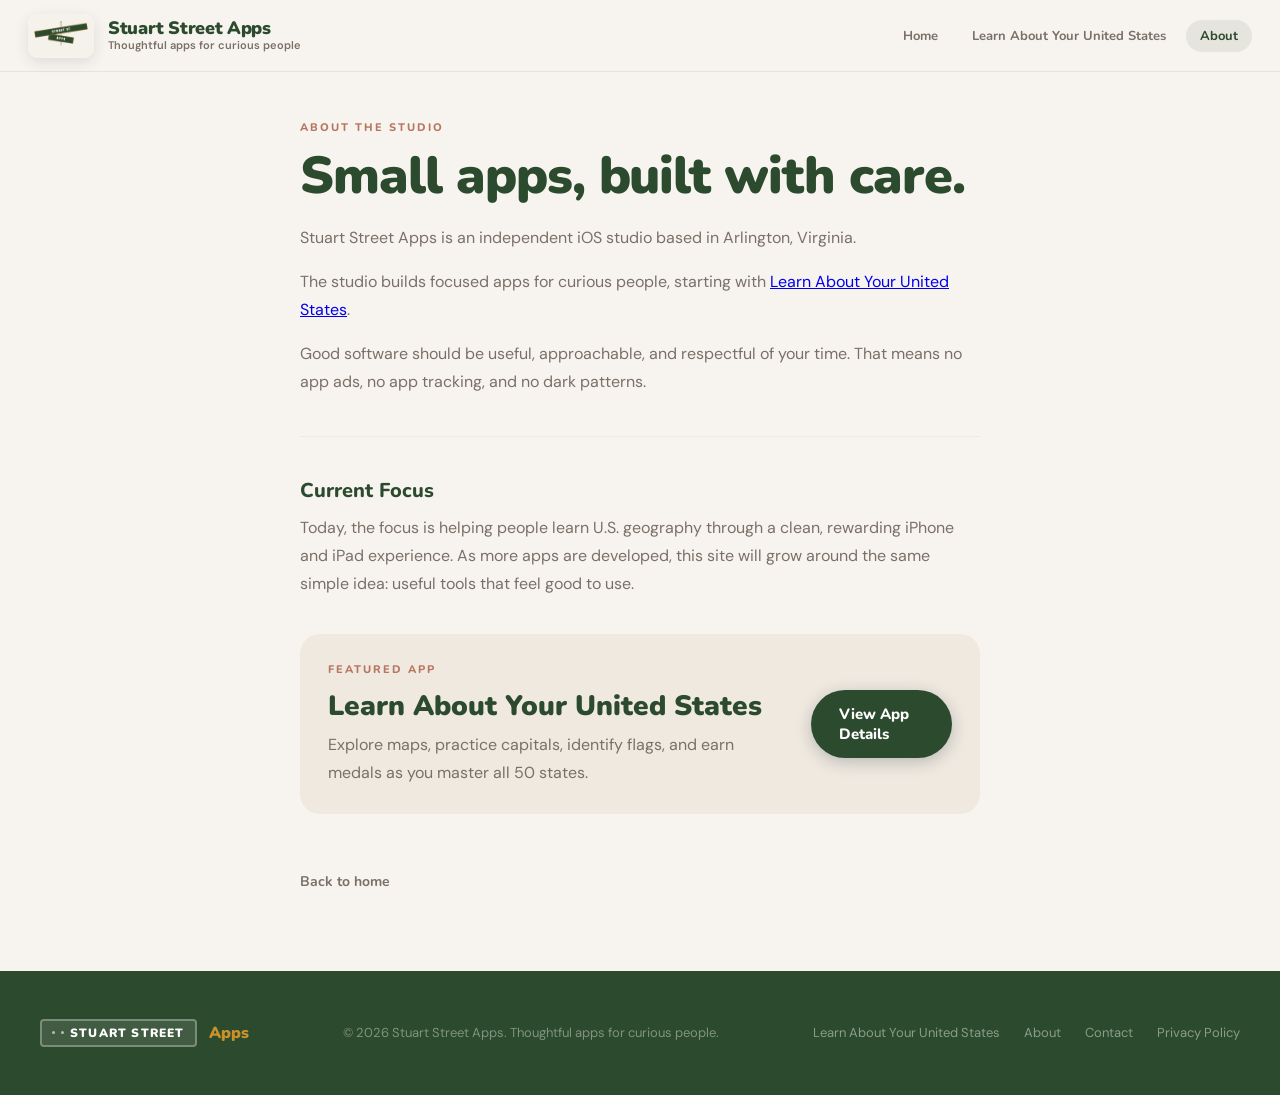
==== about.html @ 0d37d8d8 "Total website reengineering" ====
<!DOCTYPE html>
<html lang="en">
<head>
<meta charset="UTF-8">
<meta name="viewport" content="width=device-width, initial-scale=1.0">
<meta name="description" content="About Stuart Street Apps, an independent iOS studio based in Arlington, Virginia.">
<meta property="og:title" content="About Stuart Street Apps">
<meta property="og:description" content="An independent iOS studio building thoughtful, focused apps for curious people.">
<meta property="og:type" content="website">
<meta name="twitter:card" content="summary">
<title>About Stuart Street Apps</title>
<link rel="preconnect" href="https://fonts.googleapis.com">
<link rel="preconnect" href="https://fonts.gstatic.com" crossorigin>
<link href="https://fonts.googleapis.com/css2?family=Nunito:wght@400;600;700;800;900&amp;family=DM+Sans:wght@300;400;500&amp;display=swap" rel="stylesheet">
<link rel="canonical" href="https://www.stuartstreetapps.com/about.html">
<link rel="stylesheet" href="styles.css">
<link rel="icon" type="image/png" href="images/favicon.png">
<link rel="apple-touch-icon" href="images/logo.png">
</head>
<body>

<!-- NAV -->
<nav>
  <a class="nav-logo" href="index.html">
    <img src="images/logo.png" alt="Stuart Street Apps Logo">
    <div class="nav-brand">
      <span class="nav-title">Stuart Street Apps</span>
      <span class="nav-tagline">Thoughtful apps for curious people</span>
    </div>
  </a>
  <div class="nav-links">
    <a href="index.html" class="nav-link">Home</a>
    <a href="united-states.html" class="nav-link">Learn About Your United States</a>
    <a href="about.html" class="nav-link nav-link-active">About</a>
  </div>
</nav>

<!-- ABOUT CONTENT -->
<section class="simple-page about-page">
  <div class="simple-page-inner">
    <div class="section-eyebrow">About the studio</div>
    <h1 class="simple-page-title">Small apps, built with care.</h1>
    <p class="simple-page-lead">Stuart Street Apps is an independent iOS studio based in Arlington, Virginia.</p>

    <p>The studio builds focused apps for curious people, starting with <a href="united-states.html">Learn About Your United States</a>.</p>
    <p>Good software should be useful, approachable, and respectful of your time. That means no app ads, no app tracking, and no dark patterns.</p>

    <hr class="simple-divider">

    <h2 class="simple-section-heading">Current Focus</h2>
    <p>Today, the focus is helping people learn U.S. geography through a clean, rewarding iPhone and iPad experience. As more apps are developed, this site will grow around the same simple idea: useful tools that feel good to use.</p>

    <div class="about-app-callout">
      <div>
        <div class="section-eyebrow">Featured app</div>
        <h2>Learn About Your United States</h2>
        <p>Explore maps, practice capitals, identify flags, and earn medals as you master all 50 states.</p>
      </div>
      <a href="united-states.html" class="btn-primary">View App Details</a>
    </div>

    <div class="simple-back">
      <a href="index.html" class="btn-secondary">Back to home</a>
    </div>
  </div>
</section>

<!-- FOOTER -->
<footer>
  <div class="footer-logo">
    <div class="footer-sign">
      <span class="bolt"></span>
      <span class="bolt"></span>
      <span class="footer-sign-text">Stuart Street</span>
    </div>
    <span class="footer-apps">Apps</span>
  </div>
  <p>&copy; 2026 Stuart Street Apps. Thoughtful apps for curious people.</p>
  <div class="footer-links">
    <a href="united-states.html">Learn About Your United States</a>
    <a href="about.html">About</a>
    <a href="mailto:stuartstreetapps@gmail.com">Contact</a>
    <a href="privacy.html">Privacy Policy</a>
  </div>
</footer>

</body>
</html>
---- styles.css ----
:root {
    --blue:   #3B82A0;
    --sage:   #B8765F;
    --amber:  #C8922A;
    --navy:   #2C4A2E;
    --cream:  #F7F4EF;
    --cream2: #EFE9E0;
    --text:   #2D2A26;
    --muted:  #7A7068;
  }

  *, *::before, *::after { margin:0; padding:0; box-sizing:border-box; }

  html { scroll-behavior: smooth; }

  body {
    font-family: 'DM Sans', sans-serif;
    background: var(--cream);
    color: var(--text);
    overflow-x: hidden;

    -webkit-font-smoothing: antialiased;
  }

  /* ── NAV ── */
  nav {
    position: fixed; top: 0; left: 0; right: 0; z-index: 100;
    background: rgba(247,244,239,0.92);
    backdrop-filter: blur(12px);
    border-bottom: 1px solid rgba(0,0,0,0.07);
    padding: 0 28px;
    height: 72px;
    display: flex;
    align-items: center;
    justify-content: space-between;
  }

  .nav-logo {
    display: flex;
    align-items: center;
    gap: 14px;
    text-decoration: none;
  }

  .nav-logo img {
    width: 66px;
    height: 44px;
    border-radius: 10px;
    display: block;
    object-fit: contain;
    background: white;
    box-shadow: 0 4px 14px rgba(30,45,61,.12);
  }

  .nav-brand {
    display: flex;
    flex-direction: column;
    line-height: 1.05;
  }

  .nav-title {
    font-family: 'Nunito', sans-serif;
    font-weight: 900;
    font-size: 18px;
    color: var(--navy);
    letter-spacing: -.02em;
  }

  .nav-tagline {
    font-size: 11px;
    color: var(--muted);
    font-weight: 600;
    margin-top: 2px;
  }

  /* ── NAV LINKS ── */
  .nav-links {
    display: flex;
    align-items: center;
    gap: 6px;
  }

  .nav-link {
    font-family: 'Nunito', sans-serif;
    font-weight: 700;
    font-size: 13px;
    color: var(--muted);
    text-decoration: none;
    padding: 7px 14px;
    border-radius: 100px;
    transition: color 0.2s, background 0.2s;
  }
  .nav-link:hover { color: var(--navy); background: rgba(44,74,46,0.07); }
  .nav-link-active { color: var(--navy); background: rgba(44,74,46,0.09); }

  /* ── HERO ── */
  .hero {
    min-height: 100vh;
    padding: 120px 40px 80px;
    display: grid;
    grid-template-columns: 1fr 1fr;
    gap: 60px;
    align-items: center;
    max-width: 1100px;
    margin: 0 auto;
  }

  .hero-badge {
    display: inline-flex;
    align-items: center;
    gap: 8px;
    background: var(--sage);
    color: white;
    font-family: 'Nunito', sans-serif;
    font-weight: 800;
    font-size: 11px;
    letter-spacing: .12em;
    text-transform: uppercase;
    padding: 6px 14px;
    border-radius: 100px;
    margin-bottom: 24px;
  }

  .hero-title {
    font-family: 'Nunito', sans-serif;
    font-weight: 900;
    font-size: clamp(38px, 5vw, 58px);
    line-height: 1.05;
    letter-spacing: -.02em;
    color: var(--navy);
    margin-bottom: 20px;
  }
  .hero-title .accent { color: var(--blue); }

  .hero-sub {
    font-size: 18px;
    font-weight: 400;
    color: var(--muted);
    line-height: 1.65;
    max-width: 440px;
    margin-bottom: 36px;
  }

  .hero-actions {
    display: flex;
    gap: 16px;
    align-items: center;
    flex-wrap: wrap;
  }

.hero-trust {
  font-size: 14px;
  color: var(--muted);
  margin-top: -12px;
  margin-bottom: 28px;
  font-weight: 500;
}

  .btn-primary {
    display: inline-flex;
    align-items: center;
    gap: 10px;
    background: var(--navy);
    color: white;
    font-family: 'Nunito', sans-serif;
    font-weight: 800;
    font-size: 15px;
    padding: 14px 28px;
    border-radius: 100px;
    text-decoration: none;
    transition: background 0.2s, transform 0.15s, box-shadow 0.2s;
    box-shadow: 0 4px 16px rgba(30,45,61,.25);
  }
  .btn-primary:hover { background: var(--blue); transform: translateY(-2px); box-shadow: 0 8px 24px rgba(59,130,160,.35); }

  .btn-secondary {
    font-family: 'Nunito', sans-serif;
    font-weight: 700;
    font-size: 14px;
    color: var(--muted);
    text-decoration: none;
    border-bottom: 2px solid transparent;
    transition: color 0.2s, border-color 0.2s;
    padding-bottom: 2px;
  }
  .btn-secondary:hover { color: var(--blue); border-color: var(--blue); }

  /* Hero phone stack */
  .hero-right {
    position: relative;
    display: flex;
    justify-content: center;
    align-items: flex-end;
    height: 580px;
  }

  .phone-frame {
    width: 220px;
    background: var(--navy);
    border-radius: 36px;
    padding: 10px;
    box-shadow: 0 24px 60px rgba(30,45,61,.3);
    position: absolute;
    overflow: hidden;
  }
  .phone-frame img {
    width: 100%;
    border-radius: 28px;
    display: block;
  }

  .phone-1 {
    bottom: 0; left: 50%; transform: translateX(-50%);
    width: 200px;
    z-index: 3;
  }
  .phone-2 {
    bottom: 40px; left: 12%;
    width: 175px;
    z-index: 2;
    transform: rotate(-8deg);
    opacity: 0.88;
  }
  .phone-3 {
    bottom: 40px; right: 8%;
    width: 175px;
    z-index: 2;
    transform: rotate(7deg);
    opacity: 0.88;
  }

  /* ── FEATURES ── */
  .features {
    background: var(--navy);
    padding: 90px 40px;
  }

  .features-inner {
    max-width: 1100px;
    margin: 0 auto;
  }

  .section-eyebrow {
    font-family: 'Nunito', sans-serif;
    font-weight: 800;
    font-size: 11px;
    letter-spacing: .18em;
    text-transform: uppercase;
    color: var(--sage);
    margin-bottom: 14px;
  }

  .section-title {
    font-family: 'Nunito', sans-serif;
    font-weight: 900;
    font-size: clamp(28px, 4vw, 42px);
    line-height: 1.1;
    letter-spacing: -.02em;
    color: var(--navy);
    margin-bottom: 56px;
    max-width: 520px;
  }

  /* Features section: title sits on dark bg, needs white */
  .features .section-title { color: white; }

  .features-grid {
    display: grid;
    grid-template-columns: repeat(3, 1fr);
    gap: 24px;
  }

  .feature-card {
    background: var(--cream);
    border: 1px solid rgba(44,74,46,0.15);
    border-radius: 20px;
    padding: 32px 28px;
    transition: background 0.2s, transform 0.2s, box-shadow 0.2s;
  }
  .feature-card:hover { background: var(--cream2); transform: translateY(-4px); box-shadow: 0 8px 24px rgba(0,0,0,0.12); }

  .feature-icon {
    width: 52px; height: 52px;
    border-radius: 14px;
    display: flex; align-items: center; justify-content: center;
    font-size: 24px;
    margin-bottom: 20px;
  }

  .feature-card h3 {
    font-family: 'Nunito', sans-serif;
    font-weight: 800;
    font-size: 20px;
    color: var(--navy);
    margin-bottom: 10px;
  }

  .feature-card p {
    font-size: 14px;
    color: var(--text);
    line-height: 1.7;
  }

  /* ── SCREENSHOTS ── */
  .screenshots {
    padding: 100px 40px;
    max-width: 1100px;
    margin: 0 auto;
  }

  .screenshots-header { margin-bottom: 56px; }

  .screenshots-grid {
    display: grid;
    grid-template-columns: repeat(4, 1fr);
    gap: 20px;
    align-items: end;
  }

  .screenshot-item {
    display: flex;
    flex-direction: column;
    gap: 14px;
  }

  .screenshot-item:nth-child(2) { transform: translateY(-24px); }
  .screenshot-item:nth-child(4) { transform: translateY(-16px); }

  .screenshot-frame {
    background: var(--navy);
    border-radius: 28px;
    padding: 8px;
    box-shadow: 0 16px 40px rgba(30,45,61,.18);
    overflow: hidden;
transition: transform 0.25s ease, box-shadow 0.25s ease;
  }
  .screenshot-frame img {
    width: 100%;
    border-radius: 22px;
    display: block;
  }

.screenshot-frame:hover {
  transform: translateY(-4px);
  box-shadow: 0 22px 48px rgba(30,45,61,.22);
}

  .screenshot-label {
    font-family: 'Nunito', sans-serif;
    font-weight: 700;
    font-size: 13px;
    color: var(--muted);
    text-align: center;
  }

  /* ── ABOUT ── */
  .about {
    background: white;
    padding: 100px 40px;
  }

  .about-inner {
    max-width: 1100px;
    margin: 0 auto;
    display: grid;
    grid-template-columns: 1fr 1fr;
    gap: 80px;
    align-items: center;
  }

  .about-visual {
    position: relative;
  }

  .about-card {
    background: var(--cream);
    border-radius: 24px;
    padding: 36px;
    border-left: 5px solid var(--sage);
  }

  .about-card-quote {
    font-family: 'Nunito', sans-serif;
    font-weight: 800;
    font-size: 22px;
    color: var(--navy);
    line-height: 1.4;
    margin-bottom: 20px;
  }

  .about-stats {
    display: grid;
    grid-template-columns: 1fr 1fr;
    gap: 16px;
    margin-top: 28px;
  }

  .stat {
    background: white;
    border-radius: 14px;
    padding: 18px 20px;
    text-align: center;
  }
  .stat-num {
    font-family: 'Nunito', sans-serif;
    font-weight: 900;
    font-size: 32px;
    color: var(--blue);
    line-height: 1;
  }
  .stat-label {
    font-size: 12px;
    color: var(--muted);
    margin-top: 4px;
    font-weight: 500;
  }

  .about-text .section-eyebrow { color: var(--sage); }

  .about-text p {
    font-size: 16px;
    color: var(--muted);
    line-height: 1.75;
    margin-bottom: 16px;
  }

  /* ── DOWNLOAD CTA ── */
  .download {
    background: var(--blue);
    padding: 90px 40px;
    text-align: center;
    position: relative;
    overflow: hidden;
  }

  .download::before {
    content: '';
    position: absolute;
    top: -80px; right: -80px;
    width: 320px; height: 320px;
    background: rgba(255,255,255,0.07);
    border-radius: 50%;
  }
  .download::after {
    content: '';
    position: absolute;
    bottom: -60px; left: -60px;
    width: 240px; height: 240px;
    background: rgba(255,255,255,0.05);
    border-radius: 50%;
  }

  .download-inner { position: relative; z-index: 1; max-width: 600px; margin: 0 auto; }

  .download h2 {
    font-family: 'Nunito', sans-serif;
    font-weight: 900;
    font-size: clamp(28px, 4vw, 44px);
    color: white;
    letter-spacing: -.02em;
    margin-bottom: 16px;
  }

  .download p {
    font-size: 17px;
    color: rgba(255,255,255,0.8);
    margin-bottom: 36px;
    line-height: 1.6;
  }

  /* ── FOOTER ── */
  footer {
    background: var(--navy);
    padding: 48px 40px;
    display: flex;
    align-items: center;
    justify-content: space-between;
    flex-wrap: wrap;
    gap: 20px;
  }

  .footer-logo { display: flex; align-items: center; gap: 12px; }

  .footer-sign {
    background: rgba(255,255,255,0.1);
    border: 2px solid rgba(255,255,255,0.3);
    border-radius: 4px;
    padding: 4px 10px;
    display: flex;
    align-items: center;
    gap: 6px;
  }
  .footer-sign .bolt { width: 3px; height: 3px; background: rgba(255,255,255,0.6); border-radius: 50%; }
  .footer-sign-text {
    font-family: 'Nunito', sans-serif;
    font-weight: 900;
    font-size: 12px;
    letter-spacing: .1em;
    color: white;
    text-transform: uppercase;
  }
  .footer-apps {
    font-family: 'Nunito', sans-serif;
    font-weight: 900;
    font-size: 16px;
    color: var(--amber);
  }

  footer p {
    font-size: 13px;
    color: rgba(255,255,255,0.4);
  }

.founder-note {
  margin-top: 24px;
  font-size: 14px;
  color: var(--muted);
  font-style: italic;
}

  /* ── STUDIO HERO ── */
  .studio-hero {
    padding: 130px 40px 100px;
    display: flex;
    align-items: center;
    background: var(--cream);
  }

  .studio-hero-inner {
    max-width: 1100px;
    margin: 0 auto;
    width: 100%;
    display: grid;
    grid-template-columns: 1fr auto;
    gap: 80px;
    align-items: center;
  }

  .studio-hero-title {
    font-family: 'Nunito', sans-serif;
    font-weight: 900;
    font-size: clamp(40px, 5.5vw, 64px);
    line-height: 1.03;
    letter-spacing: -.03em;
    color: var(--navy);
    margin-bottom: 28px;
  }
  .studio-hero-title .accent { color: var(--blue); }

  .studio-hero-body {
    font-size: 17px;
    color: var(--muted);
    line-height: 1.75;
    max-width: 520px;
    margin-bottom: 18px;
  }

  .studio-pillars {
    display: flex;
    flex-wrap: wrap;
    gap: 10px;
    margin-top: 36px;
  }

  .studio-actions {
    margin-top: 34px;
  }

  .pillar {
    display: inline-flex;
    align-items: center;
    gap: 8px;
    background: white;
    border: 1.5px solid var(--cream2);
    border-radius: 100px;
    padding: 8px 16px;
    font-family: 'Nunito', sans-serif;
    font-weight: 700;
    font-size: 13px;
    color: var(--navy);
    box-shadow: 0 2px 8px rgba(0,0,0,0.05);
  }

  .pillar-icon { font-size: 15px; }

  /* Studio icon — simple static treatment */
  .studio-hero-mark {
    display: flex;
    flex-direction: column;
    align-items: center;
    gap: 14px;
    flex-shrink: 0;
  }

  /* ── OUR APPS ── */
  .our-apps {
    padding: 100px 40px;
    background: var(--cream);
  }

  .our-apps-inner {
    max-width: 1100px;
    margin: 0 auto;
  }

  .our-apps-header {
    margin-bottom: 56px;
  }

  .our-apps-sub {
    font-size: 17px;
    color: var(--muted);
    line-height: 1.65;
    max-width: 500px;
    margin-top: 6px;
  }

  /* App card */
  .app-card {
    background: var(--cream);
    border-radius: 28px;
    padding: 48px;
    display: grid;
    grid-template-columns: 1fr auto;
    gap: 48px;
    align-items: center;
    border: 1.5px solid var(--cream2);
    position: relative;
    overflow: hidden;
  }

  .app-card::before {
    content: '';
    position: absolute;
    top: -60px; right: -60px;
    width: 240px; height: 240px;
    background: radial-gradient(circle, rgba(59,130,160,0.08) 0%, transparent 70%);
    pointer-events: none;
  }

  .app-card-left {
    display: flex;
    gap: 28px;
    align-items: flex-start;
  }

  .app-card-icon {
    width: 96px;
    height: 64px;
    border-radius: 16px;
    overflow: hidden;
    flex-shrink: 0;
    background: white;
    box-shadow: 0 8px 24px rgba(0,0,0,0.12);
  }

  .app-card-icon img {
    width: 100%;
    height: 100%;
    object-fit: contain;
  }

  .app-card-badge {
    display: inline-block;
    background: rgba(59,130,160,0.15);
    color: var(--blue);
    font-family: 'Nunito', sans-serif;
    font-weight: 800;
    font-size: 10px;
    letter-spacing: .14em;
    text-transform: uppercase;
    padding: 4px 10px;
    border-radius: 100px;
    margin-bottom: 10px;
  }

  .app-card-title {
    font-family: 'Nunito', sans-serif;
    font-weight: 900;
    font-size: 24px;
    color: var(--navy);
    letter-spacing: -.02em;
    margin-bottom: 6px;
    line-height: 1.15;
  }

  .app-card-tagline {
    font-size: 15px;
    font-weight: 500;
    color: var(--blue);
    margin-bottom: 14px;
  }

  .app-card-desc {
    font-size: 15px;
    color: var(--muted);
    line-height: 1.7;
    margin-bottom: 20px;
    max-width: 420px;
  }

  .app-card-tags {
    display: flex;
    flex-wrap: wrap;
    gap: 8px;
    margin-bottom: 28px;
  }

  .tag {
    background: white;
    border: 1.5px solid var(--cream2);
    border-radius: 100px;
    font-size: 12px;
    font-family: 'Nunito', sans-serif;
    font-weight: 700;
    color: var(--text);
    padding: 5px 12px;
  }

  .app-card-actions {
    display: flex;
    gap: 14px;
    align-items: center;
    flex-wrap: wrap;
  }
  /* Phone mockup inside app card */
  .app-card-right {
    flex-shrink: 0;
  }

  .app-card-phones {
    position: relative;
    width: 200px;
    height: 320px;
  }

  .app-phone {
    width: 145px;
    background: var(--navy);
    border-radius: 28px;
    padding: 8px;
    box-shadow: 0 20px 48px rgba(30,45,61,.25);
    position: absolute;
    overflow: hidden;
  }

  .app-phone img {
    width: 100%;
    border-radius: 22px;
    display: block;
  }

  .app-phone-front {
    bottom: 0; right: 0;
    z-index: 2;
  }

  .app-phone-back {
    top: 0; left: 0;
    z-index: 1;
    transform: rotate(-6deg);
    opacity: 0.8;
  }

  /* Coming soon */
  .coming-soon-card {
    margin-top: 20px;
    background: var(--navy);
    border-radius: 20px;
    padding: 28px 32px;
    display: flex;
    gap: 20px;
    align-items: center;
  }

  .coming-soon-icon {
    font-size: 28px;
    color: var(--amber);
    flex-shrink: 0;
    line-height: 1;
  }

  .coming-soon-card h3 {
    font-family: 'Nunito', sans-serif;
    font-weight: 800;
    font-size: 18px;
    color: white;
    margin-bottom: 6px;
  }

  .coming-soon-card p {
    font-size: 14px;
    color: rgba(255,255,255,0.6);
    line-height: 1.65;
    max-width: 560px;
  }

  /* ── APP SUPPORT ── */
  .app-support {
    background: var(--cream);
    padding: 80px 40px;
    border-top: 1px solid var(--cream2);
  }

  .app-support-inner {
    max-width: 560px;
    margin: 0 auto;
  }

  .app-support-body {
    font-size: 16px;
    color: var(--muted);
    line-height: 1.7;
    margin-bottom: 24px;
  }

  .app-support-email {
    display: inline-block;
    font-family: 'Nunito', sans-serif;
    font-weight: 800;
    font-size: 17px;
    color: var(--blue);
    text-decoration: none;
    border-bottom: 2px solid rgba(59,130,160,0.3);
    padding-bottom: 2px;
    transition: color 0.2s, border-color 0.2s;
    margin-bottom: 20px;
  }
  .app-support-email:hover { color: var(--navy); border-color: var(--navy); }

  .app-support-privacy {
    font-size: 13px;
    color: var(--muted);
    margin-top: 20px;
  }

  .app-support-privacy a {
    color: var(--muted);
    text-decoration: underline;
    transition: color 0.2s;
  }
  .app-support-privacy a:hover { color: var(--navy); }

  /* ── FOOTER LINKS ── */
  .footer-links {
    display: flex;
    gap: 24px;
  }
  .footer-links a {
    font-size: 13px;
    color: rgba(255,255,255,0.45);
    text-decoration: none;
    transition: color 0.2s;
  }
  .footer-links a:hover { color: rgba(255,255,255,0.85); }

  /* ── SIMPLE PAGE (support / privacy) ── */
  .simple-page {
    min-height: 100vh;
    padding: 120px 40px 80px;
  }

  .simple-page-inner {
    max-width: 680px;
    margin: 0 auto;
  }

  .simple-page-title {
    font-family: 'Nunito', sans-serif;
    font-weight: 900;
    font-size: clamp(36px, 5vw, 52px);
    color: var(--navy);
    letter-spacing: -.02em;
    line-height: 1.05;
    margin-bottom: 20px;
  }

  .simple-page-meta {
    font-size: 13px;
    color: var(--muted);
    margin-bottom: 20px;
    margin-top: -8px;
  }

  .simple-page-lead {
    font-size: 18px;
    color: var(--muted);
    line-height: 1.7;
    margin-bottom: 40px;
  }

  hr.simple-divider {
    border: none;
    border-top: 1px solid var(--cream2);
    margin: 40px 0;
  }

  .simple-section-heading {
    font-family: 'Nunito', sans-serif;
    font-weight: 800;
    font-size: 20px;
    color: var(--navy);
    margin-top: 36px;
    margin-bottom: 10px;
  }

  .simple-page-inner > p {
    font-size: 16px;
    color: var(--muted);
    line-height: 1.75;
    margin-bottom: 16px;
  }

  .simple-back {
    margin-top: 56px;
  }

  /* ── PRIVACY HIGHLIGHT ── */
  .privacy-highlight {
    display: flex;
    gap: 16px;
    align-items: flex-start;
    background: var(--cream2);
    border-left: 4px solid var(--blue);
    border-radius: 12px;
    padding: 20px 24px;
    margin-bottom: 8px;
  }

  .privacy-highlight-icon {
    font-size: 22px;
    line-height: 1;
    flex-shrink: 0;
    margin-top: 2px;
  }

  .privacy-highlight p {
    font-size: 15px;
    color: var(--text);
    line-height: 1.65;
    margin: 0;
  }


  /* ── APP STORE BADGE ── */
  .app-store-link {
    display: inline-flex;
    align-items: center;
    line-height: 0;
    text-decoration: none;
    transition: opacity 0.2s, transform 0.15s;
  }

  .app-store-link:hover {
    opacity: 0.9;
    transform: translateY(-2px);
  }

  .app-store-link-centered {
    justify-content: center;
  }

  .app-store-badge {
    height: 40px;
    width: auto;
    display: block;
  }

  .download .app-store-badge {
    height: 40px;
  }

  /* ── STUDIO SUMMARY CARD ── */
  .studio-summary-card {
    background: white;
    border: 1.5px solid var(--cream2);
    border-radius: 24px;
    padding: 32px;
    max-width: 300px;
    box-shadow: 0 8px 32px rgba(44,74,46,.12);
  }

  .studio-summary-title {
    font-family: 'Nunito', sans-serif;
    font-weight: 900;
    font-size: 24px;
    line-height: 1.15;
    color: var(--navy);
    margin-bottom: 12px;
  }

  .studio-summary-card p {
    color: var(--muted);
    font-size: 15px;
    line-height: 1.7;
  }

  .studio-summary-meta {
    display: flex;
    flex-direction: column;
    gap: 8px;
    margin-top: 20px;
    font-family: 'Nunito', sans-serif;
    font-weight: 800;
    color: var(--blue);
  }

  .home-feature-card {
    background: white;
    border: 1.5px solid var(--cream2);
    border-radius: 24px;
    padding: 32px;
    max-width: 340px;
    box-shadow: 0 8px 32px rgba(44,74,46,.12);
  }

  .home-feature-card h2 {
    font-family: 'Nunito', sans-serif;
    font-weight: 900;
    font-size: 30px;
    line-height: 1.1;
    color: var(--navy);
    margin-bottom: 12px;
  }

  .home-feature-card p {
    color: var(--muted);
    font-size: 15px;
    line-height: 1.7;
  }

  .home-feature-actions {
    display: flex;
    align-items: center;
    gap: 14px;
    flex-wrap: wrap;
    margin-top: 24px;
  }

  .about-app-callout {
    background: var(--cream2);
    border-radius: 20px;
    padding: 28px;
    margin-top: 36px;
    display: flex;
    align-items: center;
    justify-content: space-between;
    gap: 24px;
  }

  .about-app-callout h2 {
    font-family: 'Nunito', sans-serif;
    font-weight: 900;
    font-size: 28px;
    line-height: 1.1;
    color: var(--navy);
    margin-bottom: 10px;
  }

  .about-app-callout p {
    color: var(--muted);
    line-height: 1.7;
  }

  /* ── ACCESSIBILITY ── */
  @media (prefers-reduced-motion: reduce) {
    *,
    *::before,
    *::after {
      animation-duration: 0.01ms !important;
      animation-iteration-count: 1 !important;
      transition-duration: 0.01ms !important;
      scroll-behavior: auto !important;
    }
  }

  /* Visible focus states for keyboard navigation */
  a:focus-visible,
  button:focus-visible {
    outline: 3px solid var(--blue);
    outline-offset: 3px;
  }

  /* ── RESPONSIVE ── */
  @media (max-width: 768px) {
    .hero { grid-template-columns: 1fr; padding: 92px 24px 48px; gap: 28px; }
    .hero-right { height: 380px; }
    .phone-1 { width: 160px; }
    .phone-2 { width: 140px; }
    .phone-3 { width: 140px; }
    .features-grid { grid-template-columns: 1fr; }
    .screenshots-grid { grid-template-columns: repeat(2, 1fr); }
    .screenshot-item:nth-child(2),
    .screenshot-item:nth-child(4) { transform: none; }
    .section-title { margin-bottom: 40px; }
    .about-inner { grid-template-columns: 1fr; gap: 40px; }
    nav { padding: 0 16px; height: 64px; gap: 12px; }
    .nav-logo { gap: 10px; min-width: 0; }
    .nav-logo img { width: 52px; height: 36px; border-radius: 8px; }
    .nav-brand { min-width: 0; }
    .nav-title { font-size: 15px; white-space: nowrap; }
    .nav-tagline { display: none; }
    .nav-links { display: flex; flex-shrink: 0; }
    .nav-link { font-size: 12px; padding: 6px 10px; max-width: 176px; white-space: nowrap; overflow: hidden; text-overflow: ellipsis; }
    .studio-hero { padding: 100px 24px 60px; }
    .studio-hero-inner { grid-template-columns: 1fr; }
    .studio-hero-mark { align-items: flex-start; }
    .studio-summary-card,
    .home-feature-card { max-width: none; width: 100%; }
    .studio-pillars { gap: 8px; }
    .our-apps { padding: 60px 24px; }
    .app-card { grid-template-columns: 1fr; padding: 24px; gap: 0; }
    .app-card-right { display: none; }
    .app-card-left { flex-direction: column; gap: 16px; }
    .app-support { padding: 60px 24px; }
    .simple-page { padding: 100px 24px 60px; }
    .about-app-callout { align-items: flex-start; flex-direction: column; }
    .footer-links { gap: 16px; }
    .app-store-badge,
    .download .app-store-badge { height: 40px; }
  }

  @media (max-width: 420px) {
    nav { padding: 0 12px; gap: 8px; }
    .nav-logo img { width: 44px; height: 32px; }
    .nav-title { font-size: 13px; }
    .nav-links { gap: 2px; }
    .nav-link { font-size: 11px; padding: 6px 8px; max-width: 122px; }
  }
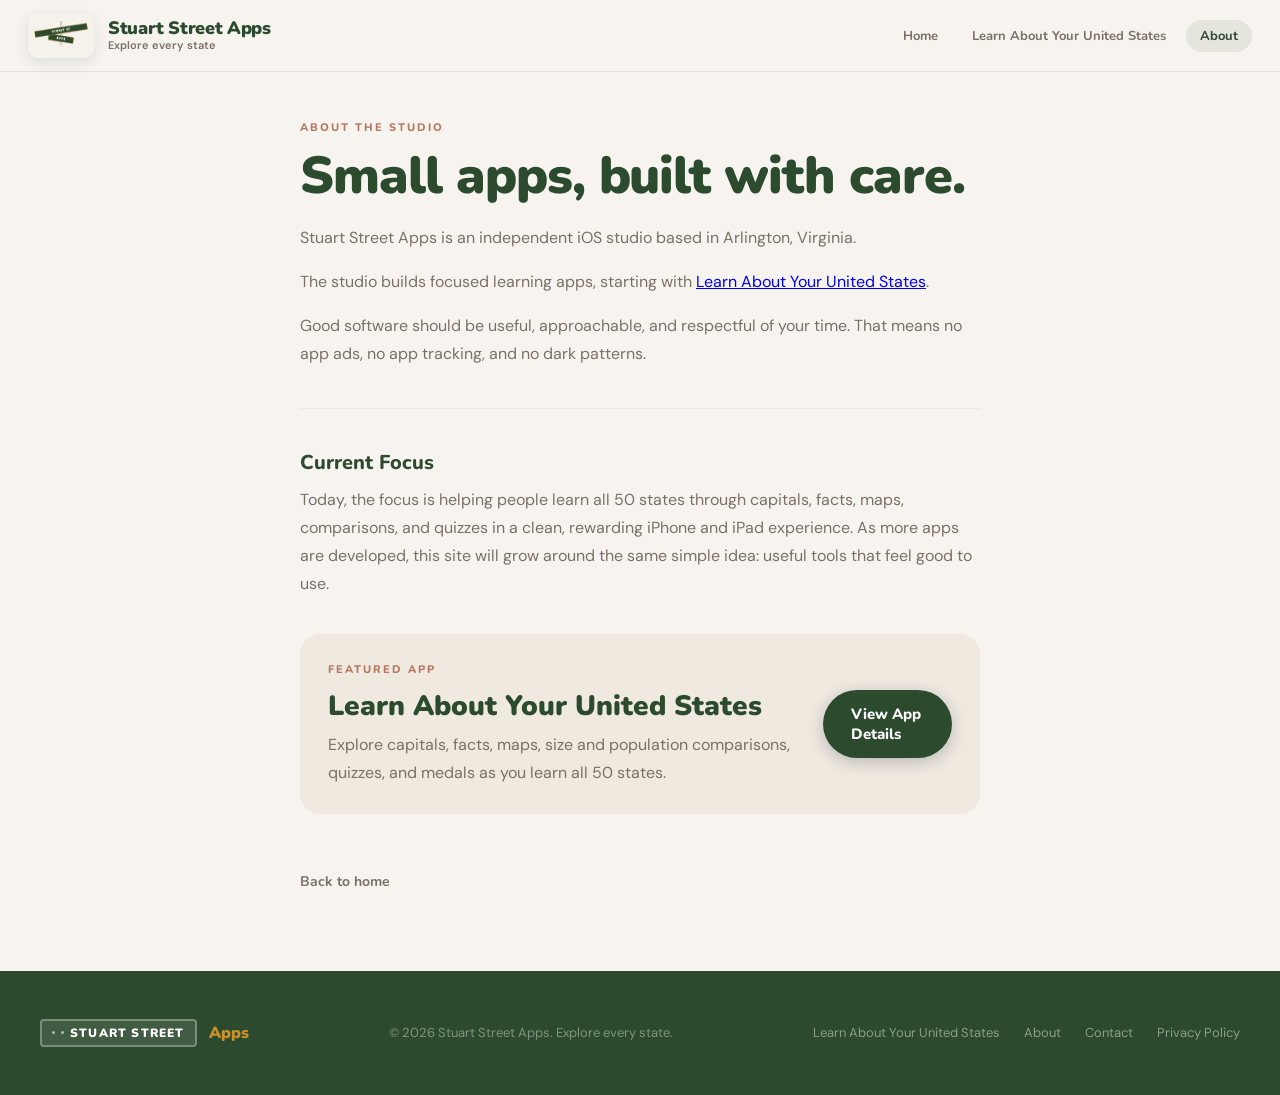
==== commit 8f575951: "Website updates - putting the focus on the app not the company" ====
--- a/about.html
+++ b/about.html
@@ -5,7 +5,7 @@
 <meta name="viewport" content="width=device-width, initial-scale=1.0">
 <meta name="description" content="About Stuart Street Apps, an independent iOS studio based in Arlington, Virginia.">
 <meta property="og:title" content="About Stuart Street Apps">
-<meta property="og:description" content="An independent iOS studio building thoughtful, focused apps for curious people.">
+<meta property="og:description" content="An independent iOS studio behind Learn About Your United States, an app for exploring all 50 states.">
 <meta property="og:type" content="website">
 <meta name="twitter:card" content="summary">
 <title>About Stuart Street Apps</title>
@@ -25,7 +25,7 @@
     <img src="images/logo.png" alt="Stuart Street Apps Logo">
     <div class="nav-brand">
       <span class="nav-title">Stuart Street Apps</span>
-      <span class="nav-tagline">Thoughtful apps for curious people</span>
+      <span class="nav-tagline">Explore every state</span>
     </div>
   </a>
   <div class="nav-links">
@@ -42,19 +42,19 @@
     <h1 class="simple-page-title">Small apps, built with care.</h1>
     <p class="simple-page-lead">Stuart Street Apps is an independent iOS studio based in Arlington, Virginia.</p>
 
-    <p>The studio builds focused apps for curious people, starting with <a href="united-states.html">Learn About Your United States</a>.</p>
+    <p>The studio builds focused learning apps, starting with <a href="united-states.html">Learn About Your United States</a>.</p>
     <p>Good software should be useful, approachable, and respectful of your time. That means no app ads, no app tracking, and no dark patterns.</p>
 
     <hr class="simple-divider">
 
     <h2 class="simple-section-heading">Current Focus</h2>
-    <p>Today, the focus is helping people learn U.S. geography through a clean, rewarding iPhone and iPad experience. As more apps are developed, this site will grow around the same simple idea: useful tools that feel good to use.</p>
+    <p>Today, the focus is helping people learn all 50 states through capitals, facts, maps, comparisons, and quizzes in a clean, rewarding iPhone and iPad experience. As more apps are developed, this site will grow around the same simple idea: useful tools that feel good to use.</p>
 
     <div class="about-app-callout">
       <div>
         <div class="section-eyebrow">Featured app</div>
         <h2>Learn About Your United States</h2>
-        <p>Explore maps, practice capitals, identify flags, and earn medals as you master all 50 states.</p>
+        <p>Explore capitals, facts, maps, size and population comparisons, quizzes, and medals as you learn all 50 states.</p>
       </div>
       <a href="united-states.html" class="btn-primary">View App Details</a>
     </div>
@@ -75,7 +75,7 @@
     </div>
     <span class="footer-apps">Apps</span>
   </div>
-  <p>&copy; 2026 Stuart Street Apps. Thoughtful apps for curious people.</p>
+  <p>&copy; 2026 Stuart Street Apps. Explore every state.</p>
   <div class="footer-links">
     <a href="united-states.html">Learn About Your United States</a>
     <a href="about.html">About</a>
--- a/styles.css
+++ b/styles.css
@@ -583,7 +583,6 @@
 
   .pillar-icon { font-size: 15px; }
 
-  /* Studio icon — simple static treatment */
   .studio-hero-mark {
     display: flex;
     flex-direction: column;
@@ -591,6 +590,98 @@
     gap: 14px;
     flex-shrink: 0;
   }
+
+  .home-app-showcase {
+    position: relative;
+    width: min(420px, 38vw);
+    min-height: 520px;
+    justify-content: center;
+    isolation: isolate;
+  }
+
+  .home-app-showcase::before {
+    content: '';
+    position: absolute;
+    inset: 42px 26px 34px;
+    background:
+      linear-gradient(rgba(44,74,46,0.08) 1px, transparent 1px),
+      linear-gradient(90deg, rgba(44,74,46,0.08) 1px, transparent 1px),
+      var(--cream2);
+    background-size: 34px 34px;
+    border: 1.5px solid rgba(44,74,46,0.12);
+    border-radius: 28px;
+    transform: rotate(-3deg);
+    z-index: -2;
+  }
+
+  .home-app-showcase::after {
+    content: '';
+    position: absolute;
+    right: 12px;
+    bottom: 54px;
+    width: 172px;
+    height: 88px;
+    background: rgba(200,146,42,0.16);
+    border: 1.5px solid rgba(200,146,42,0.22);
+    clip-path: polygon(0 18%, 78% 0, 100% 46%, 74% 100%, 12% 86%);
+    transform: rotate(7deg);
+    z-index: -1;
+  }
+
+  .showcase-phone {
+    width: 218px;
+    background: var(--navy);
+    border-radius: 36px;
+    padding: 10px;
+    box-shadow: 0 26px 70px rgba(30,45,61,.28);
+    overflow: hidden;
+  }
+
+  .showcase-phone img {
+    width: 100%;
+    display: block;
+    border-radius: 28px;
+  }
+
+  .learning-cues {
+    position: absolute;
+    inset: 0;
+    pointer-events: none;
+  }
+
+  .learning-cue {
+    position: absolute;
+    width: 158px;
+    background: white;
+    border: 1.5px solid var(--cream2);
+    border-radius: 14px;
+    padding: 12px 14px;
+    box-shadow: 0 12px 28px rgba(44,74,46,.13);
+  }
+
+  .learning-cue span {
+    display: block;
+    font-family: 'Nunito', sans-serif;
+    font-size: 10px;
+    font-weight: 900;
+    letter-spacing: .14em;
+    text-transform: uppercase;
+    color: var(--sage);
+    margin-bottom: 4px;
+  }
+
+  .learning-cue strong {
+    display: block;
+    font-family: 'Nunito', sans-serif;
+    font-size: 15px;
+    line-height: 1.18;
+    color: var(--navy);
+  }
+
+  .cue-capitals { top: 54px; left: 0; }
+  .cue-facts { top: 132px; right: -2px; }
+  .cue-compare { bottom: 86px; left: -8px; }
+  .cue-map { bottom: 34px; right: 18px; }
 
   /* ── OUR APPS ── */
   .our-apps {
@@ -1107,6 +1198,14 @@
     .studio-hero-mark { align-items: flex-start; }
     .studio-summary-card,
     .home-feature-card { max-width: none; width: 100%; }
+    .home-app-showcase { width: 100%; min-height: 500px; }
+    .home-app-showcase::before { inset: 38px 0 28px; }
+    .showcase-phone { width: min(220px, 62vw); }
+    .learning-cue { width: min(158px, 42vw); padding: 10px 12px; }
+    .cue-capitals { top: 22px; left: 0; }
+    .cue-facts { top: 96px; right: 0; }
+    .cue-compare { bottom: 90px; left: 0; }
+    .cue-map { bottom: 30px; right: 0; }
     .studio-pillars { gap: 8px; }
     .our-apps { padding: 60px 24px; }
     .app-card { grid-template-columns: 1fr; padding: 24px; gap: 0; }
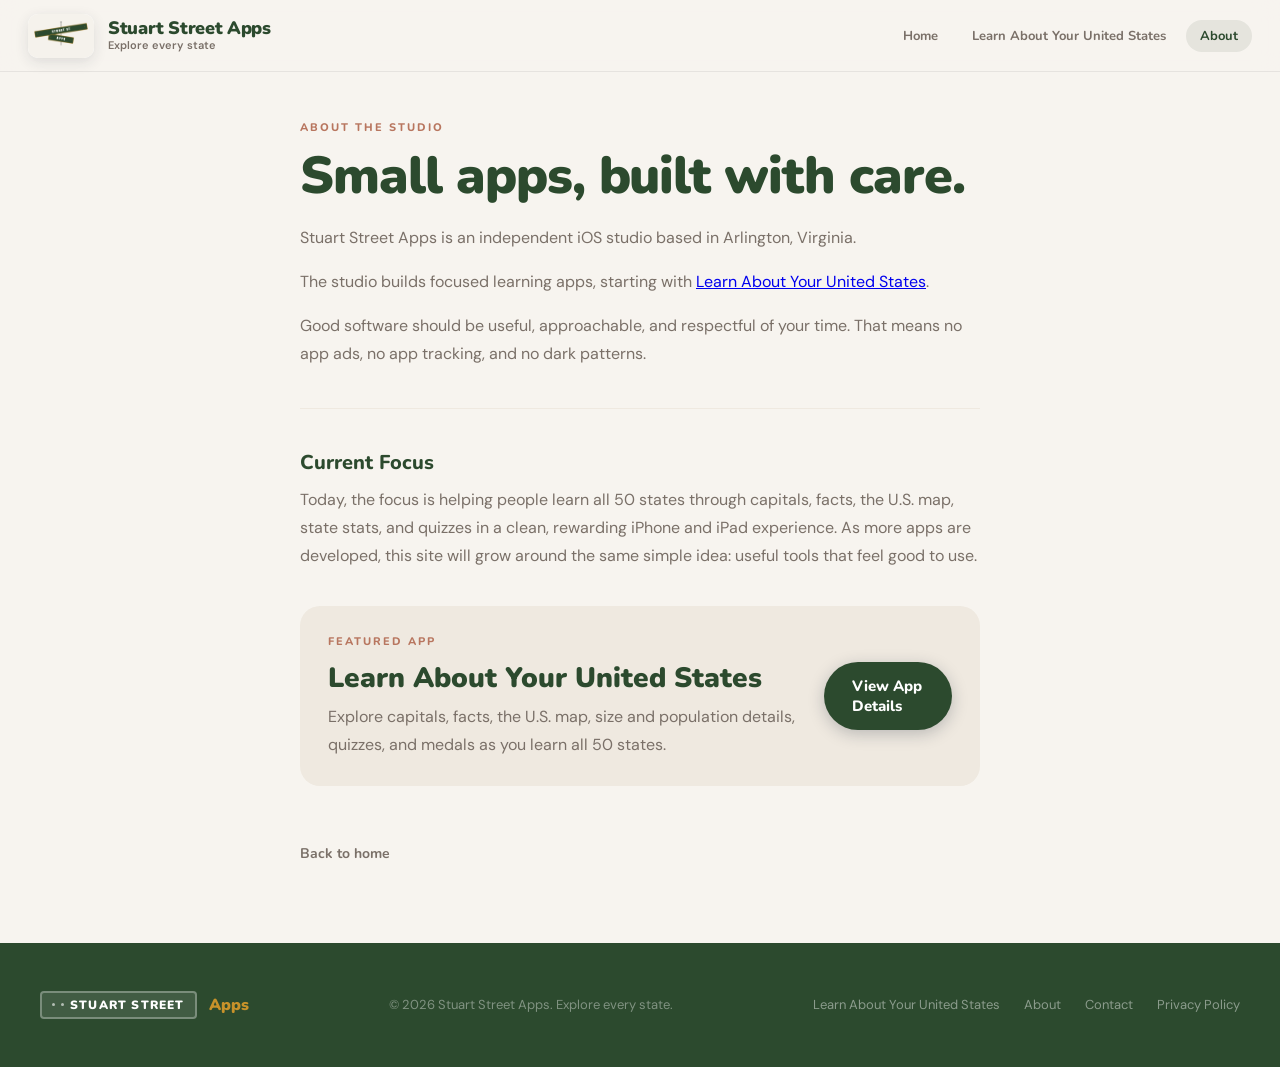
==== commit d498da92: "Added state details screen shot and updated wording to better reflect what's happening in the app" ====
--- a/about.html
+++ b/about.html
@@ -48,13 +48,13 @@
     <hr class="simple-divider">
 
     <h2 class="simple-section-heading">Current Focus</h2>
-    <p>Today, the focus is helping people learn all 50 states through capitals, facts, maps, comparisons, and quizzes in a clean, rewarding iPhone and iPad experience. As more apps are developed, this site will grow around the same simple idea: useful tools that feel good to use.</p>
+    <p>Today, the focus is helping people learn all 50 states through capitals, facts, the U.S. map, state stats, and quizzes in a clean, rewarding iPhone and iPad experience. As more apps are developed, this site will grow around the same simple idea: useful tools that feel good to use.</p>
 
     <div class="about-app-callout">
       <div>
         <div class="section-eyebrow">Featured app</div>
         <h2>Learn About Your United States</h2>
-        <p>Explore capitals, facts, maps, size and population comparisons, quizzes, and medals as you learn all 50 states.</p>
+        <p>Explore capitals, facts, the U.S. map, size and population details, quizzes, and medals as you learn all 50 states.</p>
       </div>
       <a href="united-states.html" class="btn-primary">View App Details</a>
     </div>
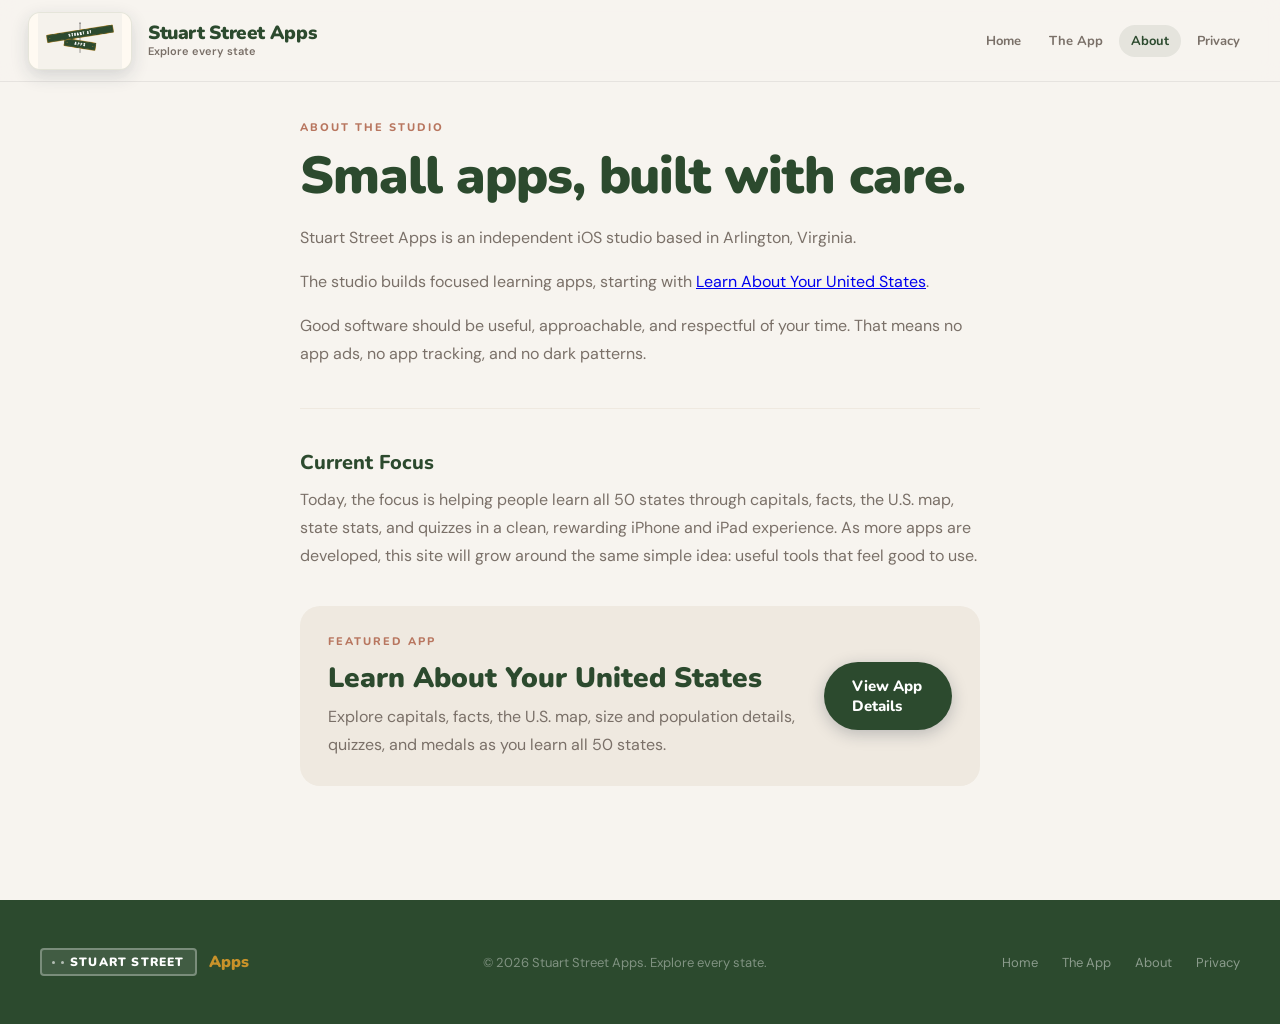
==== commit f4f03ce2: "Updated websit to be consistent" ====
--- a/about.html
+++ b/about.html
@@ -30,8 +30,9 @@
   </a>
   <div class="nav-links">
     <a href="index.html" class="nav-link">Home</a>
-    <a href="united-states.html" class="nav-link">Learn About Your United States</a>
+    <a href="united-states.html" class="nav-link">The App</a>
     <a href="about.html" class="nav-link nav-link-active">About</a>
+    <a href="privacy.html" class="nav-link">Privacy</a>
   </div>
 </nav>
 
@@ -59,9 +60,6 @@
       <a href="united-states.html" class="btn-primary">View App Details</a>
     </div>
 
-    <div class="simple-back">
-      <a href="index.html" class="btn-secondary">Back to home</a>
-    </div>
   </div>
 </section>
 
@@ -77,10 +75,10 @@
   </div>
   <p>&copy; 2026 Stuart Street Apps. Explore every state.</p>
   <div class="footer-links">
-    <a href="united-states.html">Learn About Your United States</a>
+    <a href="index.html">Home</a>
+    <a href="united-states.html">The App</a>
     <a href="about.html">About</a>
-    <a href="mailto:stuartstreetapps@gmail.com">Contact</a>
-    <a href="privacy.html">Privacy Policy</a>
+    <a href="privacy.html">Privacy</a>
   </div>
 </footer>
 
--- a/styles.css
+++ b/styles.css
@@ -29,7 +29,7 @@
     backdrop-filter: blur(12px);
     border-bottom: 1px solid rgba(0,0,0,0.07);
     padding: 0 28px;
-    height: 72px;
+    height: 82px;
     display: flex;
     align-items: center;
     justify-content: space-between;
@@ -38,18 +38,19 @@
   .nav-logo {
     display: flex;
     align-items: center;
-    gap: 14px;
+    gap: 16px;
     text-decoration: none;
   }
 
   .nav-logo img {
-    width: 66px;
-    height: 44px;
-    border-radius: 10px;
+    width: 104px;
+    height: 58px;
+    border-radius: 12px;
     display: block;
     object-fit: contain;
-    background: white;
-    box-shadow: 0 4px 14px rgba(30,45,61,.12);
+    background: #fffaf2;
+    border: 1px solid rgba(44,74,46,0.12);
+    box-shadow: 0 6px 18px rgba(30,45,61,.16);
   }
 
   .nav-brand {
@@ -61,7 +62,7 @@
   .nav-title {
     font-family: 'Nunito', sans-serif;
     font-weight: 900;
-    font-size: 18px;
+    font-size: 19px;
     color: var(--navy);
     letter-spacing: -.02em;
   }
@@ -77,7 +78,7 @@
   .nav-links {
     display: flex;
     align-items: center;
-    gap: 6px;
+    gap: 4px;
   }
 
   .nav-link {
@@ -86,7 +87,7 @@
     font-size: 13px;
     color: var(--muted);
     text-decoration: none;
-    padding: 7px 14px;
+    padding: 7px 12px;
     border-radius: 100px;
     transition: color 0.2s, background 0.2s;
   }
@@ -1174,7 +1175,7 @@
 
   /* ── RESPONSIVE ── */
   @media (max-width: 768px) {
-    .hero { grid-template-columns: 1fr; padding: 92px 24px 48px; gap: 28px; }
+    .hero { grid-template-columns: 1fr; padding: 104px 24px 48px; gap: 28px; }
     .hero-right { height: 380px; }
     .phone-1 { width: 160px; }
     .phone-2 { width: 140px; }
@@ -1185,15 +1186,15 @@
     .screenshot-item:nth-child(4) { transform: none; }
     .section-title { margin-bottom: 40px; }
     .about-inner { grid-template-columns: 1fr; gap: 40px; }
-    nav { padding: 0 16px; height: 64px; gap: 12px; }
+    nav { padding: 0 14px; height: 70px; gap: 10px; }
     .nav-logo { gap: 10px; min-width: 0; }
-    .nav-logo img { width: 52px; height: 36px; border-radius: 8px; }
+    .nav-logo img { width: 72px; height: 44px; border-radius: 9px; }
     .nav-brand { min-width: 0; }
-    .nav-title { font-size: 15px; white-space: nowrap; }
+    .nav-title { font-size: 14px; white-space: nowrap; }
     .nav-tagline { display: none; }
     .nav-links { display: flex; flex-shrink: 0; }
-    .nav-link { font-size: 12px; padding: 6px 10px; max-width: 176px; white-space: nowrap; overflow: hidden; text-overflow: ellipsis; }
-    .studio-hero { padding: 100px 24px 60px; }
+    .nav-link { font-size: 12px; padding: 6px 8px; white-space: nowrap; }
+    .studio-hero { padding: 110px 24px 60px; }
     .studio-hero-inner { grid-template-columns: 1fr; }
     .studio-hero-mark { align-items: flex-start; }
     .studio-summary-card,
@@ -1221,8 +1222,9 @@
 
   @media (max-width: 420px) {
     nav { padding: 0 12px; gap: 8px; }
-    .nav-logo img { width: 44px; height: 32px; }
-    .nav-title { font-size: 13px; }
+    .nav-logo img { width: 58px; height: 38px; }
+    .nav-brand { display: none; }
+    .nav-title { font-size: 12px; }
     .nav-links { gap: 2px; }
-    .nav-link { font-size: 11px; padding: 6px 8px; max-width: 122px; }
-  }
+    .nav-link { font-size: 11px; padding: 6px 6px; }
+  }
